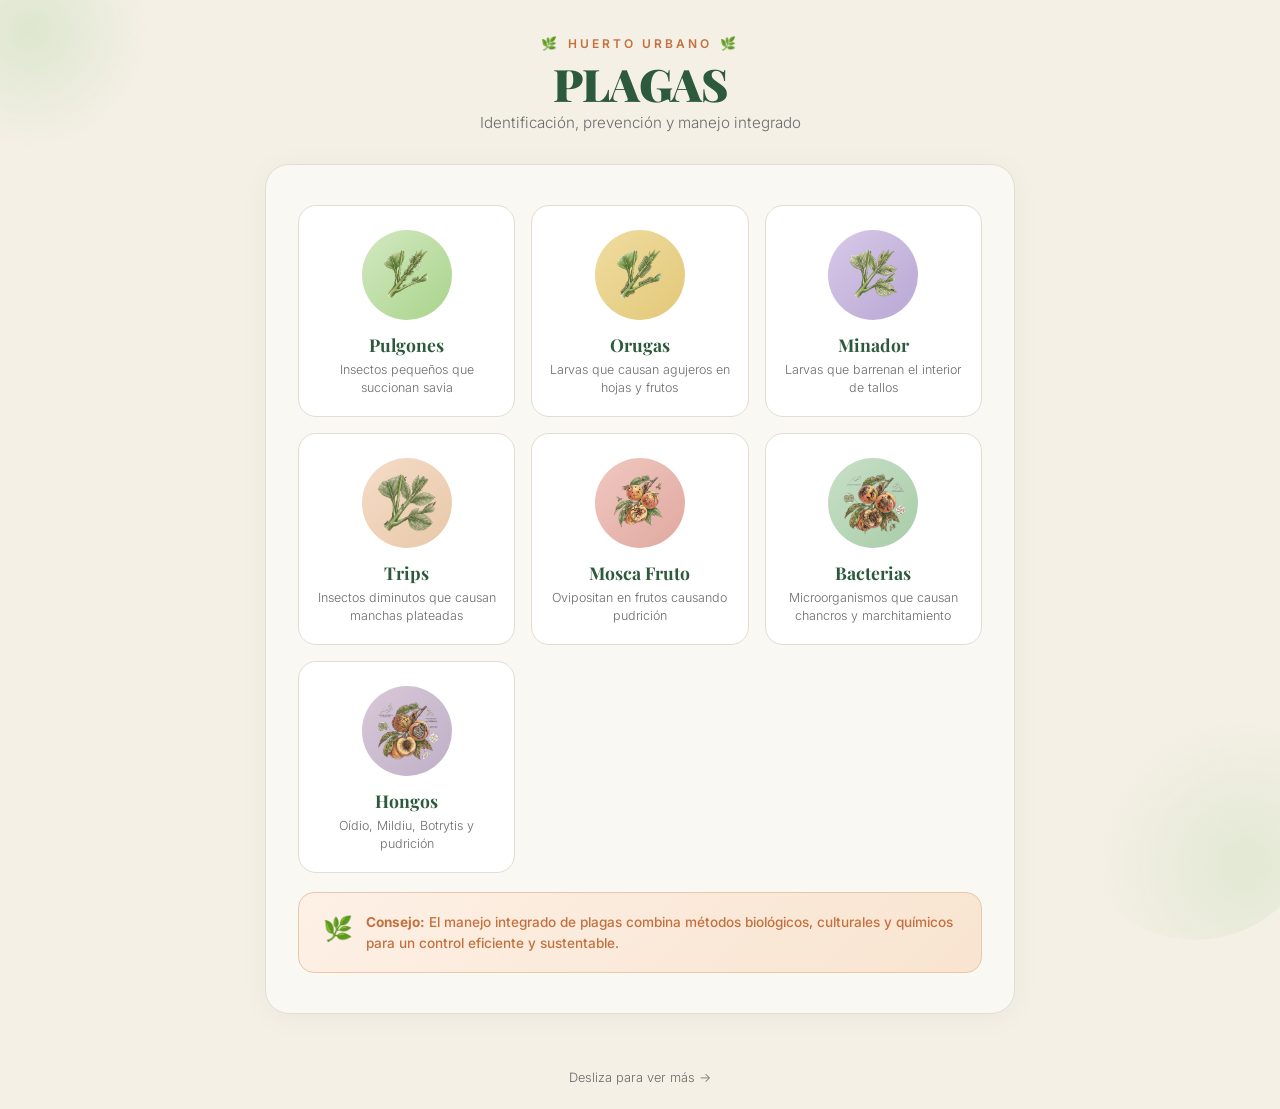
==== index.html @ 33c7535a "Guía de plagas: sitio web con 7 plagas, imágenes ilustrativas y manejo integrado" ====
<!DOCTYPE html>
<html lang="es">
<head>
  <meta charset="UTF-8">
  <meta name="viewport" content="width=device-width, initial-scale=1.0">
  <title>Guía de Plagas del Huerto</title>
  <link rel="stylesheet" href="css/style.css">
</head>
<body>

  <header>
    <div class="header-tag">Huerto Urbano</div>
    <h1>PLAGAS</h1>
    <p>Identificación, prevención y manejo integrado</p>
  </header>

  <div class="main-card">

    <div class="pest-grid">

      <a href="pulgones.html" class="pest-card">
        <div class="pest-card-icon icon-pulgones">
          <img src="img/pulgones.png" alt="Pulgones">
        </div>
        <h3>Pulgones</h3>
        <p>Insectos pequeños que succionan savia</p>
      </a>

      <a href="orugas.html" class="pest-card">
        <div class="pest-card-icon icon-orugas">
          <img src="img/orugas.png" alt="Orugas">
        </div>
        <h3>Orugas</h3>
        <p>Larvas que causan agujeros en hojas y frutos</p>
      </a>

      <a href="minador.html" class="pest-card">
        <div class="pest-card-icon icon-minador">
          <img src="img/minador.png" alt="Minador">
        </div>
        <h3>Minador</h3>
        <p>Larvas que barrenan el interior de tallos</p>
      </a>

      <a href="trips.html" class="pest-card">
        <div class="pest-card-icon icon-trips">
          <img src="img/trips.png" alt="Trips">
        </div>
        <h3>Trips</h3>
        <p>Insectos diminutos que causan manchas plateadas</p>
      </a>

      <a href="mosca.html" class="pest-card">
        <div class="pest-card-icon icon-mosca">
          <img src="img/mosca de fruto.png" alt="Mosca de los frutos">
        </div>
        <h3>Mosca Fruto</h3>
        <p>Ovipositan en frutos causando pudrición</p>
      </a>

      <a href="bacterias.html" class="pest-card">
        <div class="pest-card-icon icon-bacterias">
          <img src="img/bacteria.png" alt="Bacterias">
        </div>
        <h3>Bacterias</h3>
        <p>Microorganismos que causan chancros y marchitamiento</p>
      </a>

      <a href="hongos.html" class="pest-card">
        <div class="pest-card-icon icon-hongos">
          <img src="img/hongo.png" alt="Hongos">
        </div>
        <h3>Hongos</h3>
        <p>Oídio, Mildiu, Botrytis y pudrición</p>
      </a>

    </div>

    <div class="terratip">
      <span class="terratip-icon">🌿</span>
      <p class="terratip-text"><strong>Consejo:</strong> El manejo integrado de plagas combina métodos biológicos, culturales y químicos para un control eficiente y sustentable.</p>
    </div>

  </div>

  <footer>
    <p>Desliza para ver más →</p>
  </footer>
</body>
</html>
---- css/style.css ----
@import url('https://fonts.googleapis.com/css2?family=Playfair+Display:wght@400;700;900&family=Inter:wght@300;400;500;600&display=swap');

* {
  margin: 0;
  padding: 0;
  box-sizing: border-box;
}

:root {
  --bg: #f5f0e6;
  --card-bg: #faf8f3;
  --card-border: #e2ddd2;
  --green-dark: #2d5a3d;
  --green-mid: #4a7c59;
  --green-sage: #7a9a6c;
  --green-light: #c5ddb8;
  --terracotta: #c4703f;
  --terracotta-light: #e8a87c;
  --brown: #8b6914;
  --text: #3d3d3d;
  --text-light: #6b6b6b;
  --white: #ffffff;
}

body {
  font-family: 'Inter', sans-serif;
  background: var(--bg);
  color: var(--text);
  min-height: 100vh;
  position: relative;
  overflow-x: hidden;
}

/* ===== DECORATIVE LEAVES ===== */
body::before,
body::after {
  content: '';
  position: fixed;
  pointer-events: none;
  z-index: 0;
}

body::before {
  top: -30px;
  left: -30px;
  width: 200px;
  height: 200px;
  background: radial-gradient(circle at 30% 30%, #c5ddb8 0%, transparent 60%);
  opacity: 0.5;
  border-radius: 50%;
}

body::after {
  bottom: -40px;
  right: -40px;
  width: 250px;
  height: 250px;
  background: radial-gradient(circle at 70% 70%, #c5ddb8 0%, transparent 60%);
  opacity: 0.4;
  border-radius: 50%;
}

/* ===== HEADER ===== */
header {
  background: transparent;
  color: var(--text);
  padding: 2rem 2rem 1rem;
  text-align: center;
  position: relative;
  z-index: 1;
}

.header-tag {
  display: inline-flex;
  align-items: center;
  gap: 0.5rem;
  font-family: 'Inter', sans-serif;
  font-size: 0.75rem;
  font-weight: 600;
  letter-spacing: 3px;
  text-transform: uppercase;
  color: var(--terracotta);
  margin-bottom: 0.5rem;
}

.header-tag::before,
.header-tag::after {
  content: '🌿';
  font-size: 0.8rem;
}

header h1 {
  font-family: 'Playfair Display', serif;
  font-size: 2.8rem;
  font-weight: 900;
  color: var(--green-dark);
  letter-spacing: -1px;
  line-height: 1.1;
}

header p {
  font-size: 0.95rem;
  color: var(--text-light);
  margin-top: 0.3rem;
  font-weight: 300;
}

/* ===== BACK BUTTON ===== */
.back-btn {
  display: inline-flex;
  align-items: center;
  gap: 0.4rem;
  background: var(--card-bg);
  color: var(--green-dark);
  text-decoration: none;
  padding: 0.5rem 1rem;
  border-radius: 25px;
  font-size: 0.85rem;
  font-weight: 500;
  border: 1px solid var(--card-border);
  transition: all 0.3s;
  position: absolute;
  left: 2rem;
  top: 2rem;
}

.back-btn:hover {
  background: var(--green-dark);
  color: var(--white);
  border-color: var(--green-dark);
}

/* ===== MAIN CARD CONTAINER ===== */
.main-card {
  max-width: 750px;
  margin: 1rem auto 2rem;
  background: var(--card-bg);
  border: 1px solid var(--card-border);
  border-radius: 24px;
  padding: 2.5rem 2rem;
  position: relative;
  z-index: 1;
  box-shadow: 0 4px 30px rgba(0,0,0,0.04);
}

/* ===== GRID CARDS ===== */
.pest-grid {
  display: grid;
  grid-template-columns: repeat(auto-fill, minmax(200px, 1fr));
  gap: 1rem;
}

.pest-card {
  background: var(--white);
  border: 1px solid var(--card-border);
  border-radius: 18px;
  overflow: hidden;
  text-decoration: none;
  color: inherit;
  cursor: pointer;
  transition: all 0.3s ease;
  display: flex;
  flex-direction: column;
  align-items: center;
  padding: 1.5rem 1rem 1.2rem;
  text-align: center;
}

.pest-card:hover {
  transform: translateY(-5px);
  box-shadow: 0 12px 35px rgba(45, 90, 61, 0.1);
  border-color: var(--green-sage);
}

.pest-card-icon {
  width: 90px;
  height: 90px;
  border-radius: 50%;
  display: flex;
  align-items: center;
  justify-content: center;
  margin-bottom: 0.8rem;
  transition: transform 0.3s;
}

.pest-card:hover .pest-card-icon {
  transform: scale(1.08);
}

.pest-card h3 {
  font-family: 'Playfair Display', serif;
  font-size: 1.1rem;
  font-weight: 700;
  color: var(--green-dark);
  margin-bottom: 0.3rem;
}

.pest-card p {
  font-size: 0.78rem;
  color: var(--text-light);
  line-height: 1.45;
  font-weight: 300;
}

/* Icon background colors */
.icon-pulgones { background: linear-gradient(135deg, #d4e8c2, #a8d48a); }
.icon-orugas { background: linear-gradient(135deg, #f0dca0, #e2c878); }
.icon-minador { background: linear-gradient(135deg, #d8c8e8, #b8a8d4); }
.icon-trips { background: linear-gradient(135deg, #f5dcc8, #e8c8a8); }
.icon-mosca { background: linear-gradient(135deg, #f0c8c0, #e0a8a0); }
.icon-bacterias { background: linear-gradient(135deg, #c8e0c8, #a8cca8); }
.icon-hongos { background: linear-gradient(135deg, #d8c8d8, #c0b0c8); }

/* ===== TERRATIP BOX ===== */
.terratip {
  background: linear-gradient(135deg, #fdf0e5, #f8e4d0);
  border: 1px solid #e8c8a8;
  border-radius: 16px;
  padding: 1.2rem 1.5rem;
  margin-top: 1.2rem;
  display: flex;
  align-items: flex-start;
  gap: 0.8rem;
}

.terratip-icon {
  font-size: 1.5rem;
  flex-shrink: 0;
  margin-top: 0.1rem;
}

.terratip-text {
  font-size: 0.85rem;
  color: var(--terracotta);
  font-weight: 500;
  line-height: 1.5;
}

.terratip-text strong {
  font-weight: 700;
}

/* ===== DETAIL PAGE ===== */
.detail-hero {
  width: 100%;
  height: 300px;
  display: flex;
  align-items: center;
  justify-content: center;
  position: relative;
  z-index: 1;
}

.detail-hero::after {
  content: '';
  position: absolute;
  bottom: 0;
  left: 0;
  right: 0;
  height: 80px;
  background: linear-gradient(transparent, var(--bg));
}

.detail-content {
  max-width: 750px;
  margin: -3rem auto 2rem;
  padding: 0 1.5rem;
  position: relative;
  z-index: 2;
}

.detail-main-card {
  background: var(--card-bg);
  border: 1px solid var(--card-border);
  border-radius: 24px;
  padding: 2.5rem 2rem;
  box-shadow: 0 4px 30px rgba(0,0,0,0.04);
}

.detail-title {
  font-family: 'Playfair Display', serif;
  font-size: 2.2rem;
  font-weight: 900;
  color: var(--green-dark);
  text-align: center;
  margin-bottom: 0.2rem;
}

.detail-subtitle {
  text-align: center;
  color: var(--text-light);
  font-style: italic;
  font-size: 0.9rem;
  margin-bottom: 2rem;
  font-weight: 300;
}

/* ===== INFO SECTIONS ===== */
.info-section {
  padding: 1.2rem 0;
}

.info-section + .info-section {
  border-top: 1px solid var(--card-border);
}

.info-section h2 {
  font-family: 'Playfair Display', serif;
  font-size: 1.05rem;
  font-weight: 700;
  color: var(--green-dark);
  margin-bottom: 0.5rem;
  display: flex;
  align-items: center;
  gap: 0.5rem;
}

.info-section h2 .icon {
  font-size: 1rem;
  flex-shrink: 0;
}

.info-section p {
  color: var(--text);
  line-height: 1.7;
  font-size: 0.92rem;
  font-weight: 300;
  padding-left: 1.6rem;
}

/* ===== PEST IMAGES ===== */
.pest-card-icon img {
  width: 65px;
  height: 65px;
  object-fit: cover;
  border-radius: 50%;
}

.detail-hero img {
  max-width: 80%;
  max-height: 260px;
  object-fit: contain;
  filter: drop-shadow(0 8px 24px rgba(0,0,0,0.12));
  position: relative;
  z-index: 1;
}

.detail-leaf-damage {
  margin-top: 1.5rem;
  text-align: center;
}

.detail-leaf-damage img {
  max-width: 260px;
  max-height: 200px;
  object-fit: contain;
  filter: drop-shadow(0 4px 12px rgba(0,0,0,0.1));
  border-radius: 12px;
}

.detail-leaf-damage p {
  font-size: 0.8rem;
  color: var(--text-light);
  font-style: italic;
  margin-top: 0.5rem;
}

/* ===== FOOTER ===== */
footer {
  text-align: center;
  padding: 1.5rem;
  color: var(--text-light);
  font-size: 0.8rem;
  font-weight: 300;
  position: relative;
  z-index: 1;
}

/* ===== RESPONSIVE ===== */
@media (max-width: 600px) {
  header h1 { font-size: 2rem; }
  .main-card { margin: 1rem; padding: 1.5rem 1.2rem; }
  .pest-grid { grid-template-columns: repeat(2, 1fr); gap: 0.8rem; }
  .pest-card { padding: 1.2rem 0.8rem 1rem; }
  .pest-card-icon { width: 70px; height: 70px; }
  .detail-title { font-size: 1.7rem; }
  .detail-main-card { padding: 1.5rem 1.2rem; }
  .info-section p { padding-left: 0; }
  .back-btn { position: static; margin-bottom: 1rem; display: inline-flex; }
  .detail-hero { height: 220px; }
}
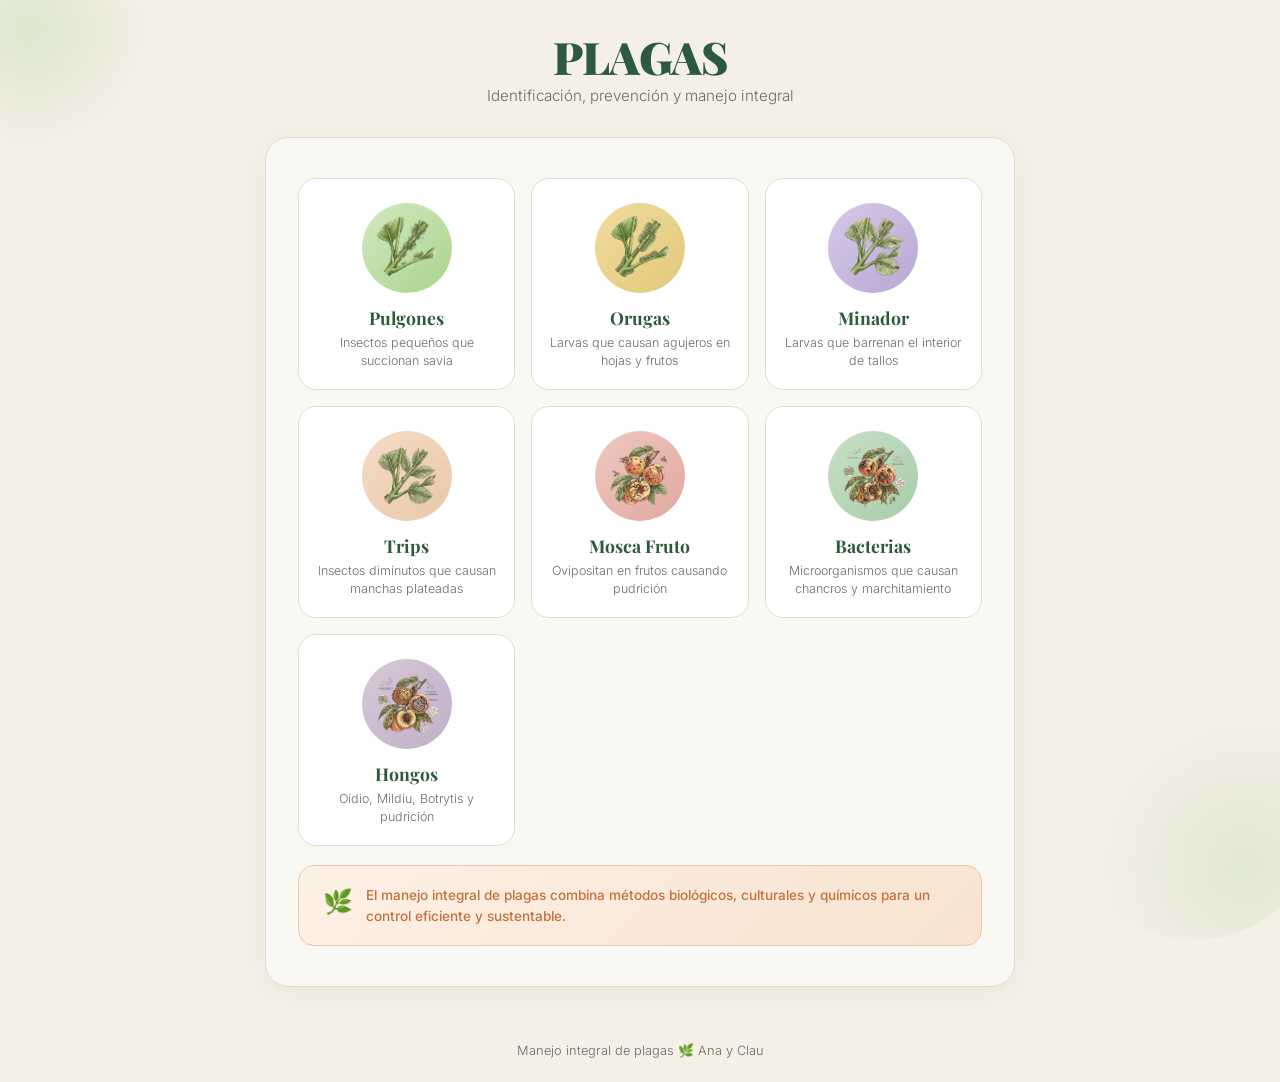
==== commit 75c7d03e: "Actualizar HTML: footer, imágenes PNG y especímenes en signos" ====
--- a/index.html
+++ b/index.html
@@ -9,9 +9,8 @@
 <body>
 
   <header>
-    <div class="header-tag">Huerto Urbano</div>
     <h1>PLAGAS</h1>
-    <p>Identificación, prevención y manejo integrado</p>
+    <p>Identificación, prevención y manejo integral</p>
   </header>
 
   <div class="main-card">
@@ -78,13 +77,13 @@
 
     <div class="terratip">
       <span class="terratip-icon">🌿</span>
-      <p class="terratip-text"><strong>Consejo:</strong> El manejo integrado de plagas combina métodos biológicos, culturales y químicos para un control eficiente y sustentable.</p>
+      <p class="terratip-text">El manejo integral de plagas combina métodos biológicos, culturales y químicos para un control eficiente y sustentable.</p>
     </div>
 
   </div>
 
   <footer>
-    <p>Desliza para ver más →</p>
+    <p>Manejo integral de plagas 🌿 Ana y Clau</p>
   </footer>
 </body>
 </html>
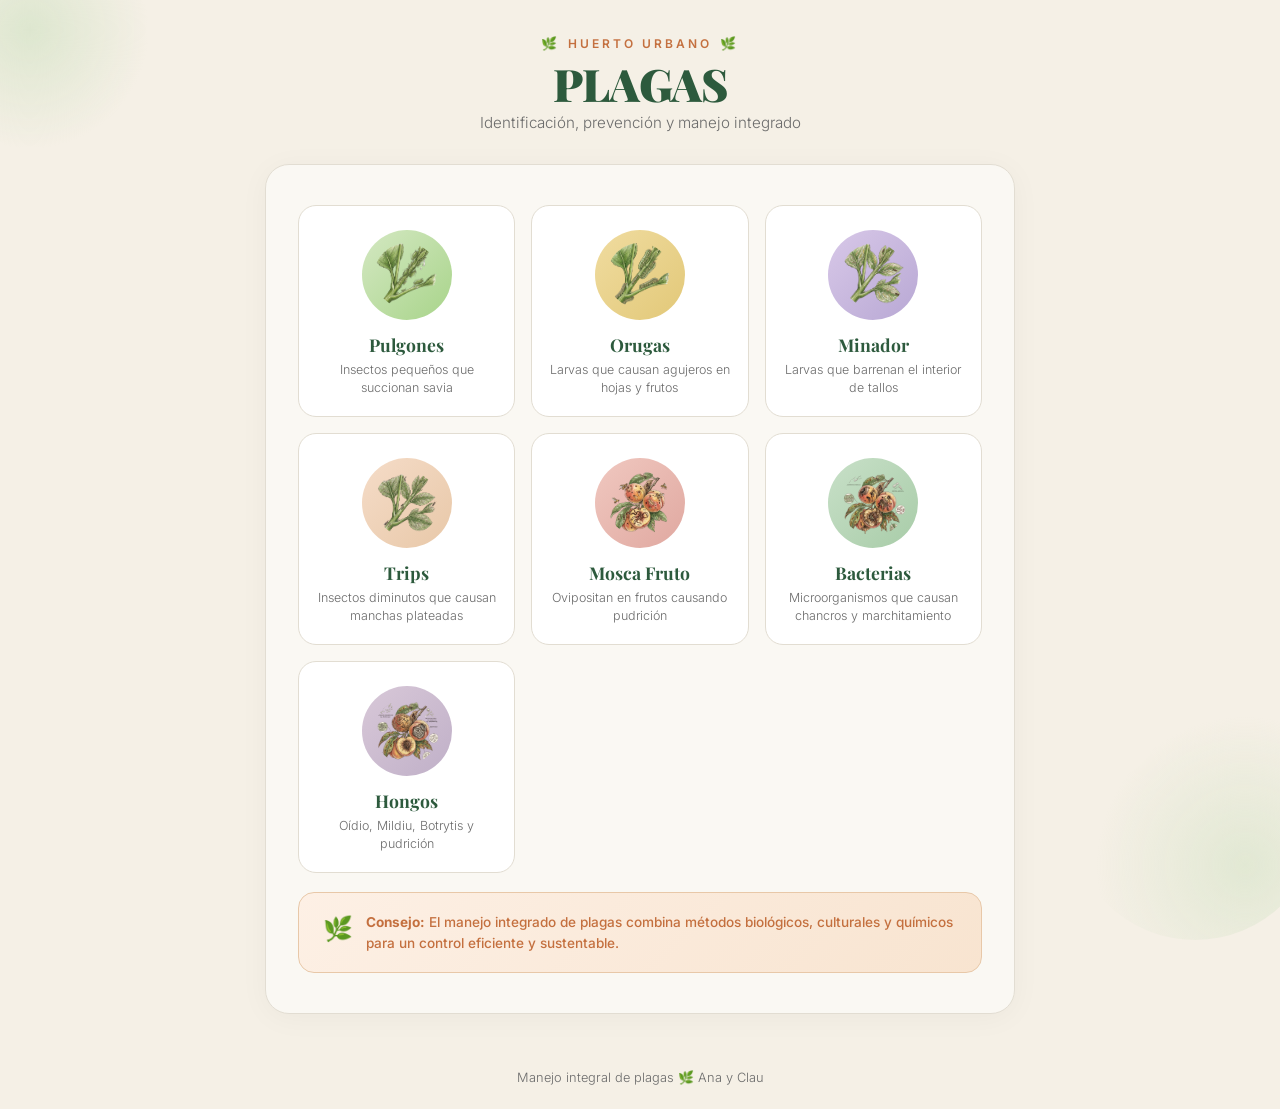
==== commit 62f767ef: "Convertir a SPA: todo en un solo index.html con navegación JS" ====
--- a/index.html
+++ b/index.html
@@ -3,87 +3,462 @@
 <head>
   <meta charset="UTF-8">
   <meta name="viewport" content="width=device-width, initial-scale=1.0">
-  <title>Guía de Plagas del Huerto</title>
+  <title>Manejo integral de plagas 🌿 Ana y Clau</title>
   <link rel="stylesheet" href="css/style.css">
 </head>
 <body>
 
-  <header>
-    <h1>PLAGAS</h1>
-    <p>Identificación, prevención y manejo integral</p>
-  </header>
-
-  <div class="main-card">
-
-    <div class="pest-grid">
-
-      <a href="pulgones.html" class="pest-card">
-        <div class="pest-card-icon icon-pulgones">
-          <img src="img/pulgones.png" alt="Pulgones">
-        </div>
-        <h3>Pulgones</h3>
-        <p>Insectos pequeños que succionan savia</p>
-      </a>
-
-      <a href="orugas.html" class="pest-card">
-        <div class="pest-card-icon icon-orugas">
-          <img src="img/orugas.png" alt="Orugas">
-        </div>
-        <h3>Orugas</h3>
-        <p>Larvas que causan agujeros en hojas y frutos</p>
-      </a>
-
-      <a href="minador.html" class="pest-card">
-        <div class="pest-card-icon icon-minador">
-          <img src="img/minador.png" alt="Minador">
-        </div>
-        <h3>Minador</h3>
-        <p>Larvas que barrenan el interior de tallos</p>
-      </a>
-
-      <a href="trips.html" class="pest-card">
-        <div class="pest-card-icon icon-trips">
-          <img src="img/trips.png" alt="Trips">
-        </div>
-        <h3>Trips</h3>
-        <p>Insectos diminutos que causan manchas plateadas</p>
-      </a>
-
-      <a href="mosca.html" class="pest-card">
-        <div class="pest-card-icon icon-mosca">
-          <img src="img/mosca de fruto.png" alt="Mosca de los frutos">
-        </div>
-        <h3>Mosca Fruto</h3>
-        <p>Ovipositan en frutos causando pudrición</p>
-      </a>
-
-      <a href="bacterias.html" class="pest-card">
-        <div class="pest-card-icon icon-bacterias">
-          <img src="img/bacteria.png" alt="Bacterias">
-        </div>
-        <h3>Bacterias</h3>
-        <p>Microorganismos que causan chancros y marchitamiento</p>
-      </a>
-
-      <a href="hongos.html" class="pest-card">
-        <div class="pest-card-icon icon-hongos">
-          <img src="img/hongo.png" alt="Hongos">
-        </div>
-        <h3>Hongos</h3>
-        <p>Oídio, Mildiu, Botrytis y pudrición</p>
-      </a>
-
-    </div>
-
-    <div class="terratip">
-      <span class="terratip-icon">🌿</span>
-      <p class="terratip-text">El manejo integral de plagas combina métodos biológicos, culturales y químicos para un control eficiente y sustentable.</p>
-    </div>
-
-  </div>
-
-  <footer>
-    <p>Manejo integral de plagas 🌿 Ana y Clau</p>
-  </footer>
+  <!-- ==================== INICIO ==================== -->
+  <div id="page-inicio" class="page active">
+    <header>
+      <div class="header-tag">Huerto Urbano</div>
+      <h1>PLAGAS</h1>
+      <p>Identificación, prevención y manejo integrado</p>
+    </header>
+    <div class="main-card">
+      <div class="pest-grid">
+        <div class="pest-card" onclick="show('pulgones')">
+          <div class="pest-card-icon icon-pulgones">
+            <img src="img/pulgones.png" alt="Pulgones">
+          </div>
+          <h3>Pulgones</h3>
+          <p>Insectos pequeños que succionan savia</p>
+        </div>
+        <div class="pest-card" onclick="show('orugas')">
+          <div class="pest-card-icon icon-orugas">
+            <img src="img/orugas.png" alt="Orugas">
+          </div>
+          <h3>Orugas</h3>
+          <p>Larvas que causan agujeros en hojas y frutos</p>
+        </div>
+        <div class="pest-card" onclick="show('minador')">
+          <div class="pest-card-icon icon-minador">
+            <img src="img/minador.png" alt="Minador">
+          </div>
+          <h3>Minador</h3>
+          <p>Larvas que barrenan el interior de tallos</p>
+        </div>
+        <div class="pest-card" onclick="show('trips')">
+          <div class="pest-card-icon icon-trips">
+            <img src="img/trips.png" alt="Trips">
+          </div>
+          <h3>Trips</h3>
+          <p>Insectos diminutos que causan manchas plateadas</p>
+        </div>
+        <div class="pest-card" onclick="show('mosca')">
+          <div class="pest-card-icon icon-mosca">
+            <img src="img/mosca de fruto.png" alt="Mosca de los frutos">
+          </div>
+          <h3>Mosca Fruto</h3>
+          <p>Ovipositan en frutos causando pudrición</p>
+        </div>
+        <div class="pest-card" onclick="show('bacterias')">
+          <div class="pest-card-icon icon-bacterias">
+            <img src="img/bacteria.png" alt="Bacterias">
+          </div>
+          <h3>Bacterias</h3>
+          <p>Microorganismos que causan chancros y marchitamiento</p>
+        </div>
+        <div class="pest-card" onclick="show('hongos')">
+          <div class="pest-card-icon icon-hongos">
+            <img src="img/hongo.png" alt="Hongos">
+          </div>
+          <h3>Hongos</h3>
+          <p>Oídio, Mildiu, Botrytis y pudrición</p>
+        </div>
+      </div>
+      <div class="terratip">
+        <span class="terratip-icon">🌿</span>
+        <p class="terratip-text"><strong>Consejo:</strong> El manejo integrado de plagas combina métodos biológicos, culturales y químicos para un control eficiente y sustentable.</p>
+      </div>
+    </div>
+    <footer><p>Manejo integral de plagas 🌿 Ana y Clau</p></footer>
+  </div>
+
+  <!-- ==================== PULGONES ==================== -->
+  <div id="page-pulgones" class="page">
+    <header style="position:relative;">
+      <a class="back-btn" onclick="show('inicio')">← Volver</a>
+      <h1>PULGONES</h1>
+    </header>
+    <div class="detail-hero" style="background: radial-gradient(circle at 50% 60%, #d4e8c2 0%, transparent 60%);">
+      <img src="img/pulgones.png" alt="Ilustración de pulgones">
+    </div>
+    <div class="detail-content">
+      <div class="detail-main-card">
+        <h1 class="detail-title">Pulgones</h1>
+        <p class="detail-subtitle">Aphididae</p>
+        <div class="info-section">
+          <h2><span class="icon">🔍</span> Identificación</h2>
+          <p>Insectos pequeños blancos, negros, verdes o amarillos que succionan savia.</p>
+        </div>
+        <div class="info-section">
+          <h2><span class="icon">📋</span> Descripción</h2>
+          <p>Insectos pequeños de cuerpo blando, frecuentemente coloniales. Se encuentran en diversas especies y colores. Se reproducen rápidamente y se alimentan succionando la savia de las plantas mediante sus piezas bucales tipo pico.</p>
+        </div>
+        <div class="info-section">
+          <h2><span class="icon">🏡</span> Hábitat</h2>
+          <p>Tallos, brotes tiernos y envés de las hojas.</p>
+        </div>
+        <div class="info-section">
+          <h2><span class="icon">⚠️</span> Signos y Síntomas</h2>
+          <p>Encrespamiento de hojas, melaza pegajosa, presencia de negrilla (hongo que crece sobre la melaza) y hormigas que acuden a alimentarse de la sustancia azucarada.</p>
+          <div class="detail-leaf-damage">
+            <img src="img/especimen 1.png" alt="Daño foliar por pulgones">
+            <p>Encrespamiento de hojas por alimentación de pulgones</p>
+          </div>
+        </div>
+        <div class="info-section">
+          <h2><span class="icon">🔧</span> Manejo Mecánico</h2>
+          <p>Chorro de agua a presión para removerlos; poda de brotes infestados.</p>
+        </div>
+        <div class="info-section">
+          <h2><span class="icon">🌱</span> Manejo Cultural</h2>
+          <p>Evitar el exceso de fertilizantes nitrogenados; buena ventilación entre plantas.</p>
+        </div>
+        <div class="info-section">
+          <h2><span class="icon">🐞</span> Manejo Biológico / Biopreparados</h2>
+          <p>Aplicación de APICHI (efecto repelente e insecticida) o extracto de aguaribay; favorecer depredadores naturales como mariquitas y crisopas.</p>
+        </div>
+        <div class="info-section">
+          <h2><span class="icon">⚗️</span> Manejo Químico</h2>
+          <p>Jabón potásico, aceite de neem o piretroides.</p>
+        </div>
+      </div>
+    </div>
+    <footer><p>Manejo integral de plagas 🌿 Ana y Clau</p></footer>
+  </div>
+
+  <!-- ==================== ORUGAS ==================== -->
+  <div id="page-orugas" class="page">
+    <header style="position:relative;">
+      <a class="back-btn" onclick="show('inicio')">← Volver</a>
+      <h1>ORUGAS Y LARVAS</h1>
+    </header>
+    <div class="detail-hero" style="background: radial-gradient(circle at 50% 60%, #f0dca0 0%, transparent 60%);">
+      <img src="img/orugas.png" alt="Ilustración de orugas">
+    </div>
+    <div class="detail-content">
+      <div class="detail-main-card">
+        <h1 class="detail-title">Orugas y Larvas</h1>
+        <p class="detail-subtitle">Larvas de lepidópteros (mariposas y polillas)</p>
+        <div class="info-section">
+          <h2><span class="icon">🔍</span> Identificación</h2>
+          <p>Larvas de lepidópteros (mariposas/polillas) de diversos tamaños, con cuerpos segmentados y patas falsas.</p>
+        </div>
+        <div class="info-section">
+          <h2><span class="icon">📋</span> Descripción</h2>
+          <p>Larvas de lepidópteros de diversos tamaños. Son herbívoras voraces que se alimentan de tejidos vegetales, pasando por varias etapas de crecimiento (instars) antes de pupar.</p>
+        </div>
+        <div class="info-section">
+          <h2><span class="icon">🏡</span> Hábitat</h2>
+          <p>Hojas, frutos, flores y tallos.</p>
+        </div>
+        <div class="info-section">
+          <h2><span class="icon">⚠️</span> Signos y Síntomas</h2>
+          <p>Mordeduras o agujeros grandes en hojas y frutos, excrementos oscuros (frass) visibles sobre las plantas.</p>
+          <div class="detail-leaf-damage">
+            <img src="img/especimen 2.png" alt="Daño foliar por orugas">
+            <p>Agujeros grandes provocados por la alimentación de orugas</p>
+          </div>
+        </div>
+        <div class="info-section">
+          <h2><span class="icon">🔧</span> Manejo Mecánico</h2>
+          <p>Recolección manual directa; uso de trampas de luz o feromonas.</p>
+        </div>
+        <div class="info-section">
+          <h2><span class="icon">🌱</span> Manejo Cultural</h2>
+          <p>Rotación de cultivos; eliminación de restos de cosechas anteriores.</p>
+        </div>
+        <div class="info-section">
+          <h2><span class="icon">🐞</span> Manejo Biológico / Biopreparados</h2>
+          <p>APICHI (actúa como repelente de adultos/oviposición e irritante) o Bacillus thuringiensis (BT).</p>
+        </div>
+        <div class="info-section">
+          <h2><span class="icon">⚗️</span> Manejo Químico</h2>
+          <p>Insecticidas selectivos para larvas.</p>
+        </div>
+      </div>
+    </div>
+    <footer><p>Manejo integral de plagas 🌿 Ana y Clau</p></footer>
+  </div>
+
+  <!-- ==================== MINADOR ==================== -->
+  <div id="page-minador" class="page">
+    <header style="position:relative;">
+      <a class="back-btn" onclick="show('inicio')">← Volver</a>
+      <h1>MINADOR DE TALLOS</h1>
+    </header>
+    <div class="detail-hero" style="background: radial-gradient(circle at 50% 60%, #d8c8e8 0%, transparent 60%);">
+      <img src="img/minador.png" alt="Ilustración de minador">
+    </div>
+    <div class="detail-content">
+      <div class="detail-main-card">
+        <h1 class="detail-title">Minador de Tallos</h1>
+        <p class="detail-subtitle">Larvas de dípteros o coleópteros</p>
+        <div class="info-section">
+          <h2><span class="icon">🔍</span> Identificación</h2>
+          <p>Larvas de dípteros o coleópteros que barrenan e introducen galerías en el interior de los tallos.</p>
+        </div>
+        <div class="info-section">
+          <h2><span class="icon">📋</span> Descripción</h2>
+          <p>Larvas de dípteros (moscas) o coleópteros (escarabajos) que se introducen en el tejido vegetal, creando galerías o túneles mientras se alimentan. Su presencia es difícil de detectar externamente hasta que los daños son severos.</p>
+        </div>
+        <div class="info-section">
+          <h2><span class="icon">🏡</span> Hábitat</h2>
+          <p>Interior de los tallos y ramas.</p>
+        </div>
+        <div class="info-section">
+          <h2><span class="icon">⚠️</span> Signos y Síntomas</h2>
+          <p>Agujeros de entrada en el tallo, marchitamiento de brotes, serrín visible (excrementos de larvas).</p>
+          <div class="detail-leaf-damage">
+            <img src="img/especimen 2.png" alt="Daño foliar por minador">
+            <p>Galerías serpenteantes visibles en el tejido foliar</p>
+          </div>
+        </div>
+        <div class="info-section">
+          <h2><span class="icon">🔧</span> Manejo Mecánico</h2>
+          <p>Poda y destrucción de los tallos o ramas afectadas.</p>
+        </div>
+        <div class="info-section">
+          <h2><span class="icon">🌱</span> Manejo Cultural</h2>
+          <p>Utilizar variedades resistentes; eliminar hierbas adventicias hospedantes.</p>
+        </div>
+        <div class="info-section">
+          <h2><span class="icon">🐞</span> Manejo Biológico / Biopreparados</h2>
+          <p>Aplicación preventiva de extracto de aguaribay o APICHI (para evitar la postura de huevos en la superficie).</p>
+        </div>
+        <div class="info-section">
+          <h2><span class="icon">⚗️</span> Manejo Químico</h2>
+          <p>Insecticidas sistémicos (solo en fases iniciales).</p>
+        </div>
+      </div>
+    </div>
+    <footer><p>Manejo integral de plagas 🌿 Ana y Clau</p></footer>
+  </div>
+
+  <!-- ==================== TRIPS ==================== -->
+  <div id="page-trips" class="page">
+    <header style="position:relative;">
+      <a class="back-btn" onclick="show('inicio')">← Volver</a>
+      <h1>TRIPS</h1>
+    </header>
+    <div class="detail-hero" style="background: radial-gradient(circle at 50% 60%, #f5dcc8 0%, transparent 60%);">
+      <img src="img/trips.png" alt="Ilustración de trips">
+    </div>
+    <div class="detail-content">
+      <div class="detail-main-card">
+        <h1 class="detail-title">Trips</h1>
+        <p class="detail-subtitle">Thysanoptera</p>
+        <div class="info-section">
+          <h2><span class="icon">🔍</span> Identificación</h2>
+          <p>Insectos diminutos y alargados (1-2 mm), de color gris, amarillo o marrón, con alas fimbriadas.</p>
+        </div>
+        <div class="info-section">
+          <h2><span class="icon">📋</span> Descripción</h2>
+          <p>Insectos diminutos y alargados (1-2 mm), de color gris, amarillo o marrón. Poseen alas con flecos de cerdas. Se alimentan raspando la superficie de los tejidos y succionando el contenido celular.</p>
+        </div>
+        <div class="info-section">
+          <h2><span class="icon">🏡</span> Hábitat</h2>
+          <p>Flores, envés de las hojas y frutos jóvenes.</p>
+        </div>
+        <div class="info-section">
+          <h2><span class="icon">⚠️</span> Signos y Síntomas</h2>
+          <p>Manchas plateadas/grises en las hojas con puntos negros (excrementos), deformación de tejidos.</p>
+          <div class="detail-leaf-damage">
+            <img src="img/especimen 2.png" alt="Daño foliar por trips">
+            <p>Manchas plateadas y necrosis por alimentación de trips</p>
+          </div>
+        </div>
+        <div class="info-section">
+          <h2><span class="icon">🔧</span> Manejo Mecánico</h2>
+          <p>Colocación de trampas cromotrópicas azules.</p>
+        </div>
+        <div class="info-section">
+          <h2><span class="icon">🌱</span> Manejo Cultural</h2>
+          <p>Eliminación de malas hierbas y restos vegetales alrededor del cultivo.</p>
+        </div>
+        <div class="info-section">
+          <h2><span class="icon">🐞</span> Manejo Biológico / Biopreparados</h2>
+          <p>APICHI y extracto de aguaribay (por su efecto insecticida/repelente); depredadores como Orius o ácaros.</p>
+        </div>
+        <div class="info-section">
+          <h2><span class="icon">⚗️</span> Manejo Químico</h2>
+          <p>Jabón potásico con aceite de neem o químicos autorizados.</p>
+        </div>
+      </div>
+    </div>
+    <footer><p>Manejo integral de plagas 🌿 Ana y Clau</p></footer>
+  </div>
+
+  <!-- ==================== MOSCA ==================== -->
+  <div id="page-mosca" class="page">
+    <header style="position:relative;">
+      <a class="back-btn" onclick="show('inicio')">← Volver</a>
+      <h1>MOSCA DE LOS FRUTOS</h1>
+    </header>
+    <div class="detail-hero" style="background: radial-gradient(circle at 50% 60%, #f0c8c0 0%, transparent 60%);">
+      <img src="img/mosca de fruto.png" alt="Ilustración de mosca de los frutos">
+    </div>
+    <div class="detail-content">
+      <div class="detail-main-card">
+        <h1 class="detail-title">Mosca de los Frutos</h1>
+        <p class="detail-subtitle">Ceratitis capitata</p>
+        <div class="info-section">
+          <h2><span class="icon">🔍</span> Identificación</h2>
+          <p>Dípteros de tamaño mediano con alas patronadas que ovipositan en el fruto.</p>
+        </div>
+        <div class="info-section">
+          <h2><span class="icon">📋</span> Descripción</h2>
+          <p>Dípteros de tamaño mediano con alas patronadas (con bandas o manchas). Las hembras depositan sus huevos dentro del fruto mediante un ovipositor, donde las larvas se alimentan de la pulpa.</p>
+        </div>
+        <div class="info-section">
+          <h2><span class="icon">🏡</span> Hábitat</h2>
+          <p>Frutos en proceso de maduración.</p>
+        </div>
+        <div class="info-section">
+          <h2><span class="icon">⚠️</span> Signos y Síntomas</h2>
+          <p>Picaduras visibles en la piel del fruto, pudrición interna y caída prematura.</p>
+          <div class="detail-leaf-damage">
+            <img src="img/especimen 1.png" alt="Daño en fruto por mosca">
+            <p>Picaduras de oviposición y pudrición interna del fruto</p>
+          </div>
+        </div>
+        <div class="info-section">
+          <h2><span class="icon">🔧</span> Manejo Mecánico</h2>
+          <p>Trampas cromotrópicas amarillas o trampas de mosquero con atrayentes.</p>
+        </div>
+        <div class="info-section">
+          <h2><span class="icon">🌱</span> Manejo Cultural</h2>
+          <p>Recoger y destruir frutos caídos o infectados; embolsado de frutos.</p>
+        </div>
+        <div class="info-section">
+          <h2><span class="icon">🐞</span> Manejo Biológico / Biopreparados</h2>
+          <p>APICHI o extracto de aguaribay pulverizado perimetralmente como repelente alimentario/de oviposición.</p>
+        </div>
+        <div class="info-section">
+          <h2><span class="icon">⚗️</span> Manejo Químico</h2>
+          <p>Cebos alimenticios envenenados o pulverizaciones dirigidas.</p>
+        </div>
+      </div>
+    </div>
+    <footer><p>Manejo integral de plagas 🌿 Ana y Clau</p></footer>
+  </div>
+
+  <!-- ==================== BACTERIAS ==================== -->
+  <div id="page-bacterias" class="page">
+    <header style="position:relative;">
+      <a class="back-btn" onclick="show('inicio')">← Volver</a>
+      <h1>BACTERIAS</h1>
+    </header>
+    <div class="detail-hero" style="background: radial-gradient(circle at 50% 60%, #c8e0c8 0%, transparent 60%);">
+      <img src="img/bacteria.png" alt="Ilustración de bacterias">
+    </div>
+    <div class="detail-content">
+      <div class="detail-main-card">
+        <h1 class="detail-title">Bacterias</h1>
+        <p class="detail-subtitle">Proteobacteria / Firmicutes fitopatógenos</p>
+        <div class="info-section">
+          <h2><span class="icon">🔍</span> Identificación</h2>
+          <p>Microorganismos procariotas patógenos (Pseudomonas, Xanthomonas, etc.) que infectan tejidos vegetales.</p>
+        </div>
+        <div class="info-section">
+          <h2><span class="icon">📋</span> Descripción</h2>
+          <p>Microorganismos procariotas patógenos como Pseudomonas, Xanthomonas y Erwinia. Se multiplican rápidamente en condiciones de alta humedad y temperaturas cálidas, colonizando el sistema vascular o tejidos superficiales.</p>
+        </div>
+        <div class="info-section">
+          <h2><span class="icon">🏡</span> Hábitat</h2>
+          <p>Sistema vascular, estomas o heridas en tejidos vegetales.</p>
+        </div>
+        <div class="info-section">
+          <h2><span class="icon">⚠️</span> Signos y Síntomas</h2>
+          <p>Chancros, marchitamiento rápido, manchas acuosas en hojas, exudados bacterianos.</p>
+          <div class="detail-leaf-damage">
+            <img src="img/especimen 2.png" alt="Daño foliar por bacterias">
+            <p>Manchas necróticas y exudados causados por bacterias</p>
+          </div>
+        </div>
+        <div class="info-section">
+          <h2><span class="icon">🔧</span> Manejo Mecánico</h2>
+          <p>Eliminación y quema/desecho de plantas o partes severamente infectadas.</p>
+        </div>
+        <div class="info-section">
+          <h2><span class="icon">🌱</span> Manejo Cultural</h2>
+          <p>Desinfección estricta de herramientas de poda; evitar el riego por aspersión.</p>
+        </div>
+        <div class="info-section">
+          <h2><span class="icon">🐞</span> Manejo Biológico / Biopreparados</h2>
+          <p>Biopreparados con cola de caballo (refuerza la pared celular) combinados con Bacillus subtilis.</p>
+        </div>
+        <div class="info-section">
+          <h2><span class="icon">⚗️</span> Manejo Químico</h2>
+          <p>Tratamientos cúpricos (cobre) de carácter preventivo.</p>
+        </div>
+      </div>
+    </div>
+    <footer><p>Manejo integral de plagas 🌿 Ana y Clau</p></footer>
+  </div>
+
+  <!-- ==================== HONGOS ==================== -->
+  <div id="page-hongos" class="page">
+    <header style="position:relative;">
+      <a class="back-btn" onclick="show('inicio')">← Volver</a>
+      <h1>HONGOS</h1>
+    </header>
+    <div class="detail-hero" style="background: radial-gradient(circle at 50% 60%, #d8c8d8 0%, transparent 60%);">
+      <img src="img/hongo.png" alt="Ilustración de hongos">
+    </div>
+    <div class="detail-content">
+      <div class="detail-main-card">
+        <h1 class="detail-title">Hongos</h1>
+        <p class="detail-subtitle">Ascomycota / Basidiomycota fitopatógenos</p>
+        <div class="info-section">
+          <h2><span class="icon">🔍</span> Identificación</h2>
+          <p>Organismos fitopatógenos como Oídio, Mildiu, Botrytis, Fusarium, entre otros.</p>
+        </div>
+        <div class="info-section">
+          <h2><span class="icon">📋</span> Descripción</h2>
+          <p>Organismos fitopatógenos que incluyen Oídio, Mildiu, Botrytis, Fusarium y muchas otras especies. Se propagan mediante esporas y prosperan en condiciones de alta humedad, temperatura moderada y falta de ventilación.</p>
+        </div>
+        <div class="info-section">
+          <h2><span class="icon">🏡</span> Hábitat</h2>
+          <p>Hojas, tallos, raíces y frutos (especialmente con alta humedad).</p>
+        </div>
+        <div class="info-section">
+          <h2><span class="icon">⚠️</span> Signos y Síntomas</h2>
+          <p>Polvo blanco/gris, manchas foliares, pudrición de raíces o cuello, moho visible.</p>
+          <div class="detail-leaf-damage">
+            <img src="img/especimen 2.png" alt="Daño foliar por hongos">
+            <p>Manchas y pudrición causadas por hongos fitopatógenos</p>
+          </div>
+        </div>
+        <div class="info-section">
+          <h2><span class="icon">🔧</span> Manejo Mecánico</h2>
+          <p>Poda de partes afectadas; mejora de la circulación de aire entre plantas.</p>
+        </div>
+        <div class="info-section">
+          <h2><span class="icon">🌱</span> Manejo Cultural</h2>
+          <p>Evitar el encharcamiento; regar en la base sin mojar el follaje; distanciar plantas.</p>
+        </div>
+        <div class="info-section">
+          <h2><span class="icon">🐞</span> Manejo Biológico / Biopreparados</h2>
+          <p>Decocción de cola de caballo (fungicida rico en sílice que fortalece la cutícula) o Trichoderma spp.</p>
+        </div>
+        <div class="info-section">
+          <h2><span class="icon">⚗️</span> Manejo Químico</h2>
+          <p>Fungicidas preventivos o curativos (cobre, azufre o sistémicos).</p>
+        </div>
+      </div>
+    </div>
+    <footer><p>Manejo integral de plagas 🌿 Ana y Clau</p></footer>
+  </div>
+
+  <script>
+    function show(section) {
+      document.querySelectorAll('.page').forEach(p => p.classList.remove('active'));
+      document.getElementById('page-' + section).classList.add('active');
+      window.scrollTo(0, 0);
+    }
+  </script>
 </body>
 </html>
--- a/css/style.css
+++ b/css/style.css
@@ -376,6 +376,21 @@
   z-index: 1;
 }
 
+/* ===== SPA SECTIONS ===== */
+.page {
+  display: none;
+}
+
+.page.active {
+  display: block;
+  animation: fadeIn 0.3s ease;
+}
+
+@keyframes fadeIn {
+  from { opacity: 0; transform: translateY(10px); }
+  to { opacity: 1; transform: translateY(0); }
+}
+
 /* ===== RESPONSIVE ===== */
 @media (max-width: 600px) {
   header h1 { font-size: 2rem; }
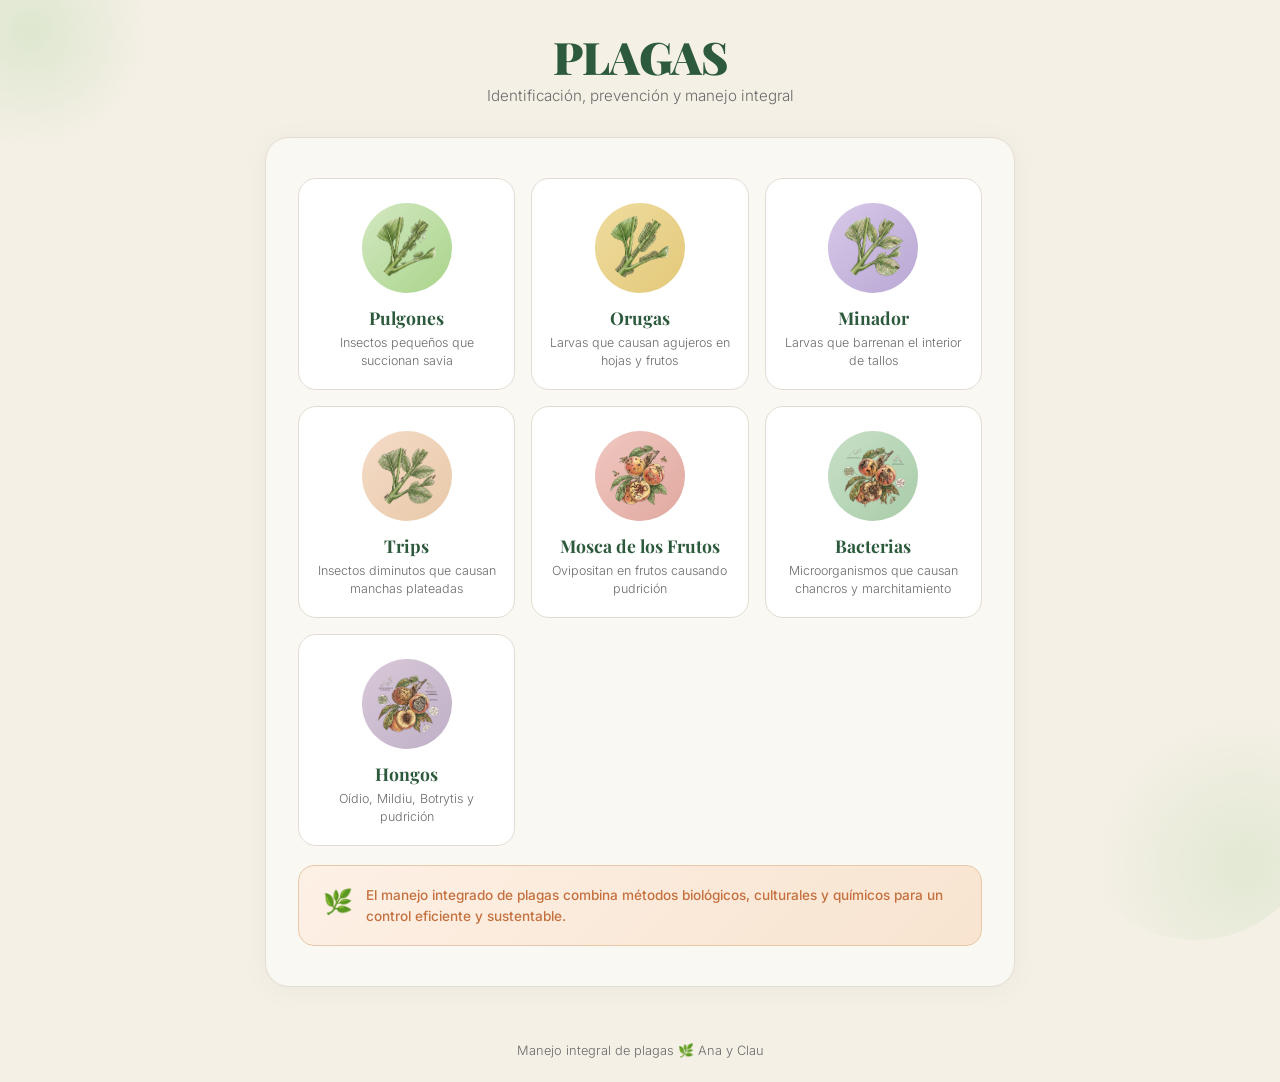
==== commit 543b65ba: "Actualizar index.html" ====
--- a/index.html
+++ b/index.html
@@ -11,9 +11,8 @@
   <!-- ==================== INICIO ==================== -->
   <div id="page-inicio" class="page active">
     <header>
-      <div class="header-tag">Huerto Urbano</div>
       <h1>PLAGAS</h1>
-      <p>Identificación, prevención y manejo integrado</p>
+      <p>Identificación, prevención y manejo integral</p>
     </header>
     <div class="main-card">
       <div class="pest-grid">
@@ -49,7 +48,7 @@
           <div class="pest-card-icon icon-mosca">
             <img src="img/mosca de fruto.png" alt="Mosca de los frutos">
           </div>
-          <h3>Mosca Fruto</h3>
+          <h3>Mosca de los Frutos</h3>
           <p>Ovipositan en frutos causando pudrición</p>
         </div>
         <div class="pest-card" onclick="show('bacterias')">
@@ -69,7 +68,7 @@
       </div>
       <div class="terratip">
         <span class="terratip-icon">🌿</span>
-        <p class="terratip-text"><strong>Consejo:</strong> El manejo integrado de plagas combina métodos biológicos, culturales y químicos para un control eficiente y sustentable.</p>
+        <p class="terratip-text">El manejo integrado de plagas combina métodos biológicos, culturales y químicos para un control eficiente y sustentable.</p>
       </div>
     </div>
     <footer><p>Manejo integral de plagas 🌿 Ana y Clau</p></footer>
@@ -86,8 +85,6 @@
     </div>
     <div class="detail-content">
       <div class="detail-main-card">
-        <h1 class="detail-title">Pulgones</h1>
-        <p class="detail-subtitle">Aphididae</p>
         <div class="info-section">
           <h2><span class="icon">🔍</span> Identificación</h2>
           <p>Insectos pequeños blancos, negros, verdes o amarillos que succionan savia.</p>
@@ -140,8 +137,6 @@
     </div>
     <div class="detail-content">
       <div class="detail-main-card">
-        <h1 class="detail-title">Orugas y Larvas</h1>
-        <p class="detail-subtitle">Larvas de lepidópteros (mariposas y polillas)</p>
         <div class="info-section">
           <h2><span class="icon">🔍</span> Identificación</h2>
           <p>Larvas de lepidópteros (mariposas/polillas) de diversos tamaños, con cuerpos segmentados y patas falsas.</p>
@@ -194,8 +189,6 @@
     </div>
     <div class="detail-content">
       <div class="detail-main-card">
-        <h1 class="detail-title">Minador de Tallos</h1>
-        <p class="detail-subtitle">Larvas de dípteros o coleópteros</p>
         <div class="info-section">
           <h2><span class="icon">🔍</span> Identificación</h2>
           <p>Larvas de dípteros o coleópteros que barrenan e introducen galerías en el interior de los tallos.</p>
@@ -248,8 +241,7 @@
     </div>
     <div class="detail-content">
       <div class="detail-main-card">
-        <h1 class="detail-title">Trips</h1>
-        <p class="detail-subtitle">Thysanoptera</p>
+
         <div class="info-section">
           <h2><span class="icon">🔍</span> Identificación</h2>
           <p>Insectos diminutos y alargados (1-2 mm), de color gris, amarillo o marrón, con alas fimbriadas.</p>
@@ -302,8 +294,6 @@
     </div>
     <div class="detail-content">
       <div class="detail-main-card">
-        <h1 class="detail-title">Mosca de los Frutos</h1>
-        <p class="detail-subtitle">Ceratitis capitata</p>
         <div class="info-section">
           <h2><span class="icon">🔍</span> Identificación</h2>
           <p>Dípteros de tamaño mediano con alas patronadas que ovipositan en el fruto.</p>
@@ -357,7 +347,6 @@
     <div class="detail-content">
       <div class="detail-main-card">
         <h1 class="detail-title">Bacterias</h1>
-        <p class="detail-subtitle">Proteobacteria / Firmicutes fitopatógenos</p>
         <div class="info-section">
           <h2><span class="icon">🔍</span> Identificación</h2>
           <p>Microorganismos procariotas patógenos (Pseudomonas, Xanthomonas, etc.) que infectan tejidos vegetales.</p>
@@ -410,8 +399,7 @@
     </div>
     <div class="detail-content">
       <div class="detail-main-card">
-        <h1 class="detail-title">Hongos</h1>
-        <p class="detail-subtitle">Ascomycota / Basidiomycota fitopatógenos</p>
+        
         <div class="info-section">
           <h2><span class="icon">🔍</span> Identificación</h2>
           <p>Organismos fitopatógenos como Oídio, Mildiu, Botrytis, Fusarium, entre otros.</p>
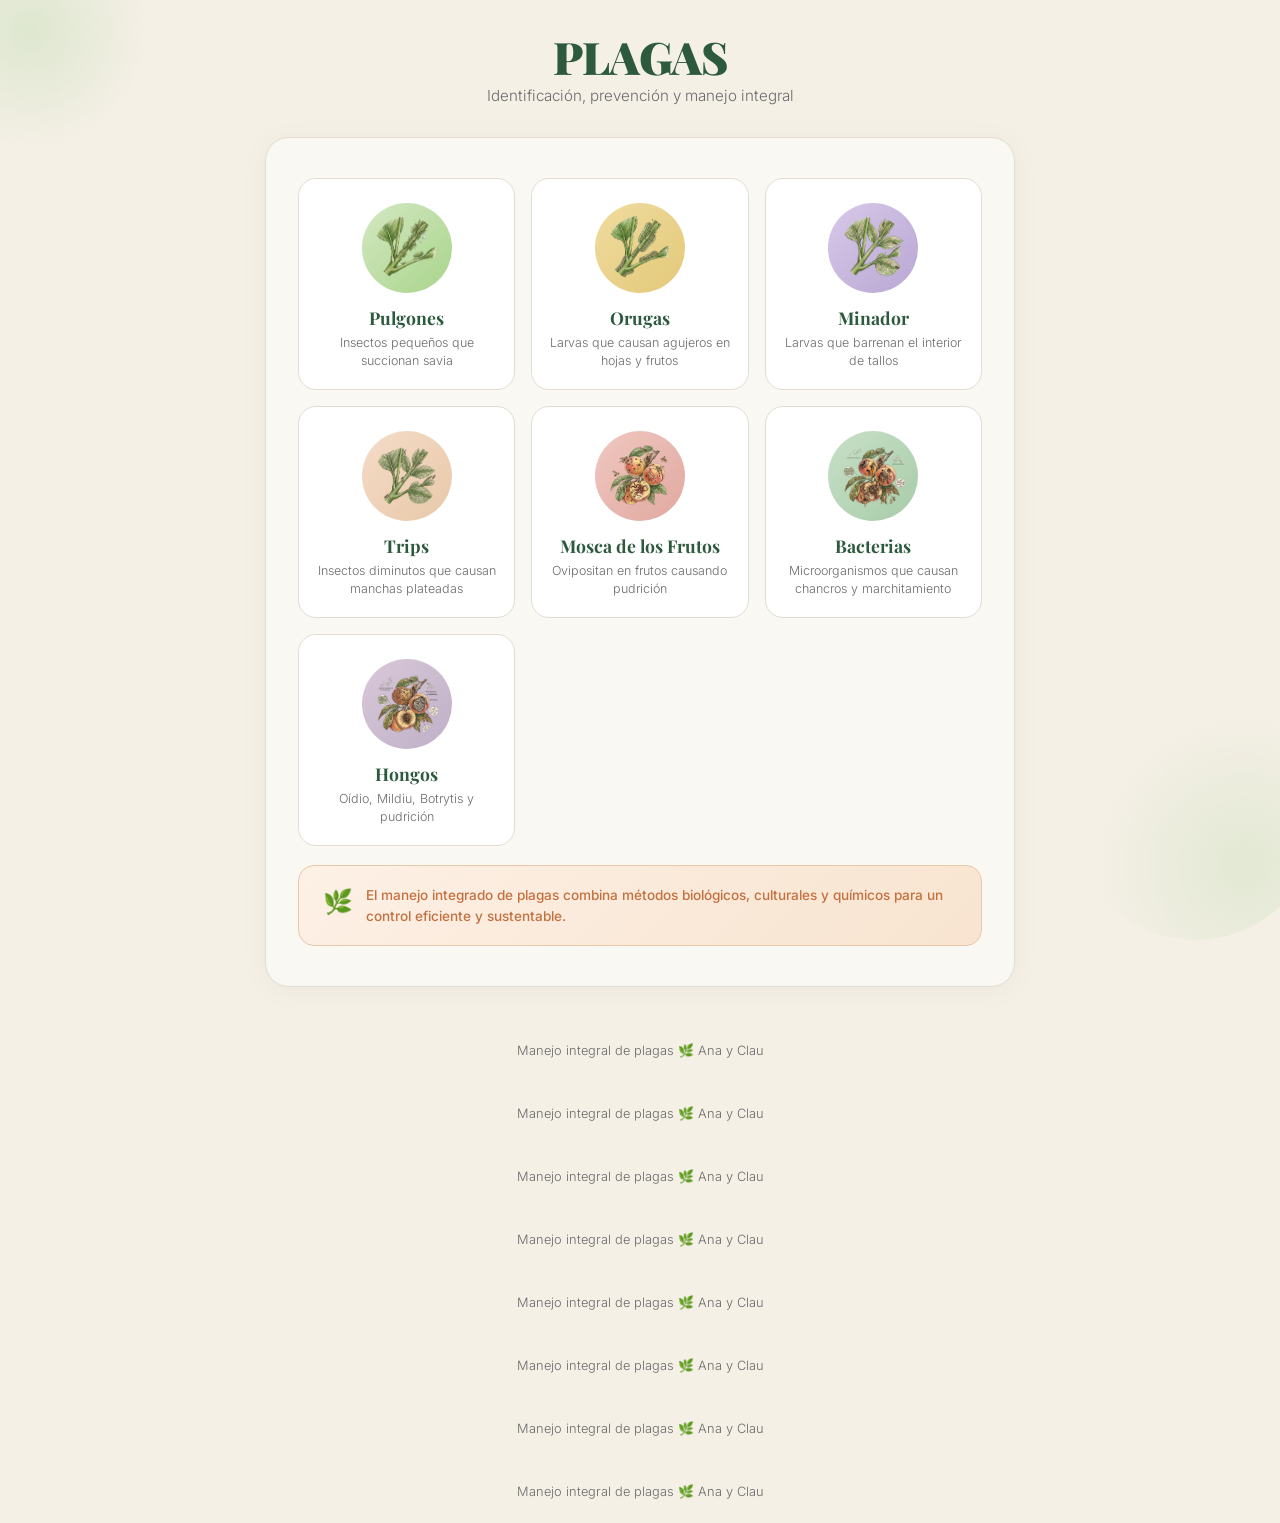
==== commit 900b051a: "Actualizar index.html" ====
--- a/index.html
+++ b/index.html
@@ -83,12 +83,6 @@
     <div class="detail-hero" style="background: radial-gradient(circle at 50% 60%, #d4e8c2 0%, transparent 60%);">
       <img src="img/pulgones.png" alt="Ilustración de pulgones">
     </div>
-    <div class="detail-content">
-      <div class="detail-main-card">
-        <div class="info-section">
-          <h2><span class="icon">🔍</span> Identificación</h2>
-          <p>Insectos pequeños blancos, negros, verdes o amarillos que succionan savia.</p>
-        </div>
         <div class="info-section">
           <h2><span class="icon">📋</span> Descripción</h2>
           <p>Insectos pequeños de cuerpo blando, frecuentemente coloniales. Se encuentran en diversas especies y colores. Se reproducen rápidamente y se alimentan succionando la savia de las plantas mediante sus piezas bucales tipo pico.</p>
@@ -135,12 +129,6 @@
     <div class="detail-hero" style="background: radial-gradient(circle at 50% 60%, #f0dca0 0%, transparent 60%);">
       <img src="img/orugas.png" alt="Ilustración de orugas">
     </div>
-    <div class="detail-content">
-      <div class="detail-main-card">
-        <div class="info-section">
-          <h2><span class="icon">🔍</span> Identificación</h2>
-          <p>Larvas de lepidópteros (mariposas/polillas) de diversos tamaños, con cuerpos segmentados y patas falsas.</p>
-        </div>
         <div class="info-section">
           <h2><span class="icon">📋</span> Descripción</h2>
           <p>Larvas de lepidópteros de diversos tamaños. Son herbívoras voraces que se alimentan de tejidos vegetales, pasando por varias etapas de crecimiento (instars) antes de pupar.</p>
@@ -187,12 +175,6 @@
     <div class="detail-hero" style="background: radial-gradient(circle at 50% 60%, #d8c8e8 0%, transparent 60%);">
       <img src="img/minador.png" alt="Ilustración de minador">
     </div>
-    <div class="detail-content">
-      <div class="detail-main-card">
-        <div class="info-section">
-          <h2><span class="icon">🔍</span> Identificación</h2>
-          <p>Larvas de dípteros o coleópteros que barrenan e introducen galerías en el interior de los tallos.</p>
-        </div>
         <div class="info-section">
           <h2><span class="icon">📋</span> Descripción</h2>
           <p>Larvas de dípteros (moscas) o coleópteros (escarabajos) que se introducen en el tejido vegetal, creando galerías o túneles mientras se alimentan. Su presencia es difícil de detectar externamente hasta que los daños son severos.</p>
@@ -239,13 +221,6 @@
     <div class="detail-hero" style="background: radial-gradient(circle at 50% 60%, #f5dcc8 0%, transparent 60%);">
       <img src="img/trips.png" alt="Ilustración de trips">
     </div>
-    <div class="detail-content">
-      <div class="detail-main-card">
-
-        <div class="info-section">
-          <h2><span class="icon">🔍</span> Identificación</h2>
-          <p>Insectos diminutos y alargados (1-2 mm), de color gris, amarillo o marrón, con alas fimbriadas.</p>
-        </div>
         <div class="info-section">
           <h2><span class="icon">📋</span> Descripción</h2>
           <p>Insectos diminutos y alargados (1-2 mm), de color gris, amarillo o marrón. Poseen alas con flecos de cerdas. Se alimentan raspando la superficie de los tejidos y succionando el contenido celular.</p>
@@ -292,12 +267,6 @@
     <div class="detail-hero" style="background: radial-gradient(circle at 50% 60%, #f0c8c0 0%, transparent 60%);">
       <img src="img/mosca de fruto.png" alt="Ilustración de mosca de los frutos">
     </div>
-    <div class="detail-content">
-      <div class="detail-main-card">
-        <div class="info-section">
-          <h2><span class="icon">🔍</span> Identificación</h2>
-          <p>Dípteros de tamaño mediano con alas patronadas que ovipositan en el fruto.</p>
-        </div>
         <div class="info-section">
           <h2><span class="icon">📋</span> Descripción</h2>
           <p>Dípteros de tamaño mediano con alas patronadas (con bandas o manchas). Las hembras depositan sus huevos dentro del fruto mediante un ovipositor, donde las larvas se alimentan de la pulpa.</p>
@@ -344,13 +313,6 @@
     <div class="detail-hero" style="background: radial-gradient(circle at 50% 60%, #c8e0c8 0%, transparent 60%);">
       <img src="img/bacteria.png" alt="Ilustración de bacterias">
     </div>
-    <div class="detail-content">
-      <div class="detail-main-card">
-        <h1 class="detail-title">Bacterias</h1>
-        <div class="info-section">
-          <h2><span class="icon">🔍</span> Identificación</h2>
-          <p>Microorganismos procariotas patógenos (Pseudomonas, Xanthomonas, etc.) que infectan tejidos vegetales.</p>
-        </div>
         <div class="info-section">
           <h2><span class="icon">📋</span> Descripción</h2>
           <p>Microorganismos procariotas patógenos como Pseudomonas, Xanthomonas y Erwinia. Se multiplican rápidamente en condiciones de alta humedad y temperaturas cálidas, colonizando el sistema vascular o tejidos superficiales.</p>
@@ -397,13 +359,6 @@
     <div class="detail-hero" style="background: radial-gradient(circle at 50% 60%, #d8c8d8 0%, transparent 60%);">
       <img src="img/hongo.png" alt="Ilustración de hongos">
     </div>
-    <div class="detail-content">
-      <div class="detail-main-card">
-        
-        <div class="info-section">
-          <h2><span class="icon">🔍</span> Identificación</h2>
-          <p>Organismos fitopatógenos como Oídio, Mildiu, Botrytis, Fusarium, entre otros.</p>
-        </div>
         <div class="info-section">
           <h2><span class="icon">📋</span> Descripción</h2>
           <p>Organismos fitopatógenos que incluyen Oídio, Mildiu, Botrytis, Fusarium y muchas otras especies. Se propagan mediante esporas y prosperan en condiciones de alta humedad, temperatura moderada y falta de ventilación.</p>
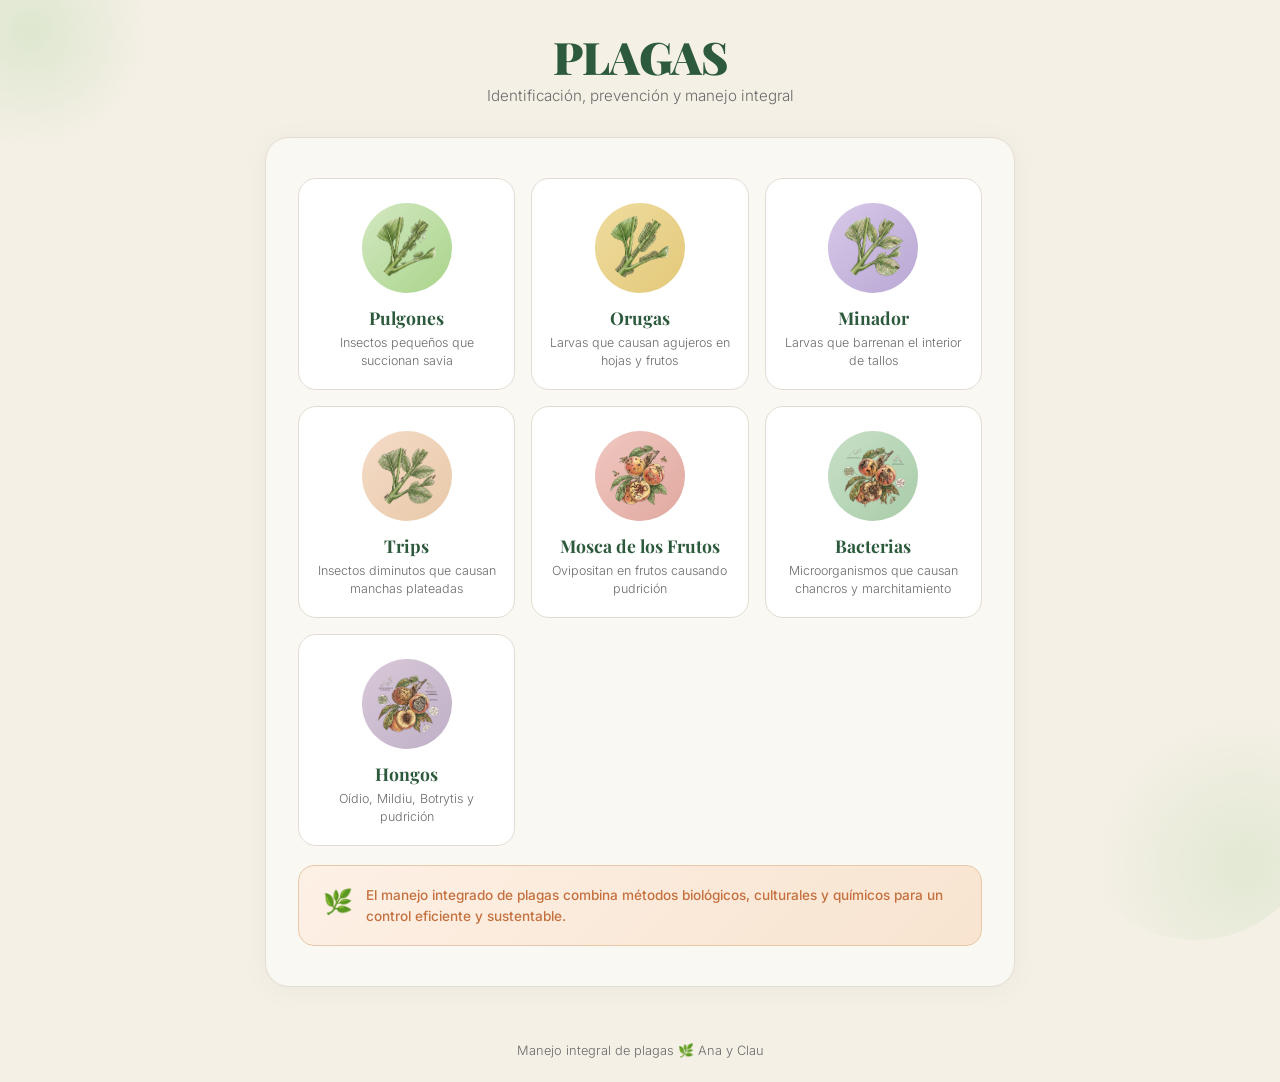
==== commit 885010db: "index" ====
--- a/index.html
+++ b/index.html
@@ -83,8 +83,10 @@
     <div class="detail-hero" style="background: radial-gradient(circle at 50% 60%, #d4e8c2 0%, transparent 60%);">
       <img src="img/pulgones.png" alt="Ilustración de pulgones">
     </div>
-        <div class="info-section">
-          <h2><span class="icon">📋</span> Descripción</h2>
+    <div class="detail-content">
+      <div class="detail-main-card">
+        <div class="info-section">
+          <h2><span class="icon">🔍</span> Descripción</h2>
           <p>Insectos pequeños de cuerpo blando, frecuentemente coloniales. Se encuentran en diversas especies y colores. Se reproducen rápidamente y se alimentan succionando la savia de las plantas mediante sus piezas bucales tipo pico.</p>
         </div>
         <div class="info-section">
@@ -129,8 +131,10 @@
     <div class="detail-hero" style="background: radial-gradient(circle at 50% 60%, #f0dca0 0%, transparent 60%);">
       <img src="img/orugas.png" alt="Ilustración de orugas">
     </div>
-        <div class="info-section">
-          <h2><span class="icon">📋</span> Descripción</h2>
+    <div class="detail-content">
+      <div class="detail-main-card">
+        <div class="info-section">
+          <h2><span class="icon">🔍</span> Descripción</h2>
           <p>Larvas de lepidópteros de diversos tamaños. Son herbívoras voraces que se alimentan de tejidos vegetales, pasando por varias etapas de crecimiento (instars) antes de pupar.</p>
         </div>
         <div class="info-section">
@@ -175,8 +179,10 @@
     <div class="detail-hero" style="background: radial-gradient(circle at 50% 60%, #d8c8e8 0%, transparent 60%);">
       <img src="img/minador.png" alt="Ilustración de minador">
     </div>
-        <div class="info-section">
-          <h2><span class="icon">📋</span> Descripción</h2>
+    <div class="detail-content">
+      <div class="detail-main-card">
+        <div class="info-section">
+          <h2><span class="icon">🔍</span> Descripción</h2>
           <p>Larvas de dípteros (moscas) o coleópteros (escarabajos) que se introducen en el tejido vegetal, creando galerías o túneles mientras se alimentan. Su presencia es difícil de detectar externamente hasta que los daños son severos.</p>
         </div>
         <div class="info-section">
@@ -221,8 +227,11 @@
     <div class="detail-hero" style="background: radial-gradient(circle at 50% 60%, #f5dcc8 0%, transparent 60%);">
       <img src="img/trips.png" alt="Ilustración de trips">
     </div>
-        <div class="info-section">
-          <h2><span class="icon">📋</span> Descripción</h2>
+    <div class="detail-content">
+      <div class="detail-main-card">
+
+        <div class="info-section">
+          <h2><span class="icon">🔍</span> Descripción</h2>
           <p>Insectos diminutos y alargados (1-2 mm), de color gris, amarillo o marrón. Poseen alas con flecos de cerdas. Se alimentan raspando la superficie de los tejidos y succionando el contenido celular.</p>
         </div>
         <div class="info-section">
@@ -267,8 +276,10 @@
     <div class="detail-hero" style="background: radial-gradient(circle at 50% 60%, #f0c8c0 0%, transparent 60%);">
       <img src="img/mosca de fruto.png" alt="Ilustración de mosca de los frutos">
     </div>
-        <div class="info-section">
-          <h2><span class="icon">📋</span> Descripción</h2>
+    <div class="detail-content">
+      <div class="detail-main-card">
+        <div class="info-section">
+          <h2><span class="icon">🔍</span> Descripción</h2>
           <p>Dípteros de tamaño mediano con alas patronadas (con bandas o manchas). Las hembras depositan sus huevos dentro del fruto mediante un ovipositor, donde las larvas se alimentan de la pulpa.</p>
         </div>
         <div class="info-section">
@@ -313,8 +324,11 @@
     <div class="detail-hero" style="background: radial-gradient(circle at 50% 60%, #c8e0c8 0%, transparent 60%);">
       <img src="img/bacteria.png" alt="Ilustración de bacterias">
     </div>
-        <div class="info-section">
-          <h2><span class="icon">📋</span> Descripción</h2>
+    <div class="detail-content">
+      <div class="detail-main-card">
+        <h1 class="detail-title">Bacterias</h1>
+        <div class="info-section">
+          <h2><span class="icon">🔍</span> Descripción</h2>
           <p>Microorganismos procariotas patógenos como Pseudomonas, Xanthomonas y Erwinia. Se multiplican rápidamente en condiciones de alta humedad y temperaturas cálidas, colonizando el sistema vascular o tejidos superficiales.</p>
         </div>
         <div class="info-section">
@@ -359,8 +373,11 @@
     <div class="detail-hero" style="background: radial-gradient(circle at 50% 60%, #d8c8d8 0%, transparent 60%);">
       <img src="img/hongo.png" alt="Ilustración de hongos">
     </div>
-        <div class="info-section">
-          <h2><span class="icon">📋</span> Descripción</h2>
+    <div class="detail-content">
+      <div class="detail-main-card">
+        
+        <div class="info-section">
+          <h2><span class="icon">🔍</span> Descripción</h2>
           <p>Organismos fitopatógenos que incluyen Oídio, Mildiu, Botrytis, Fusarium y muchas otras especies. Se propagan mediante esporas y prosperan en condiciones de alta humedad, temperatura moderada y falta de ventilación.</p>
         </div>
         <div class="info-section">
